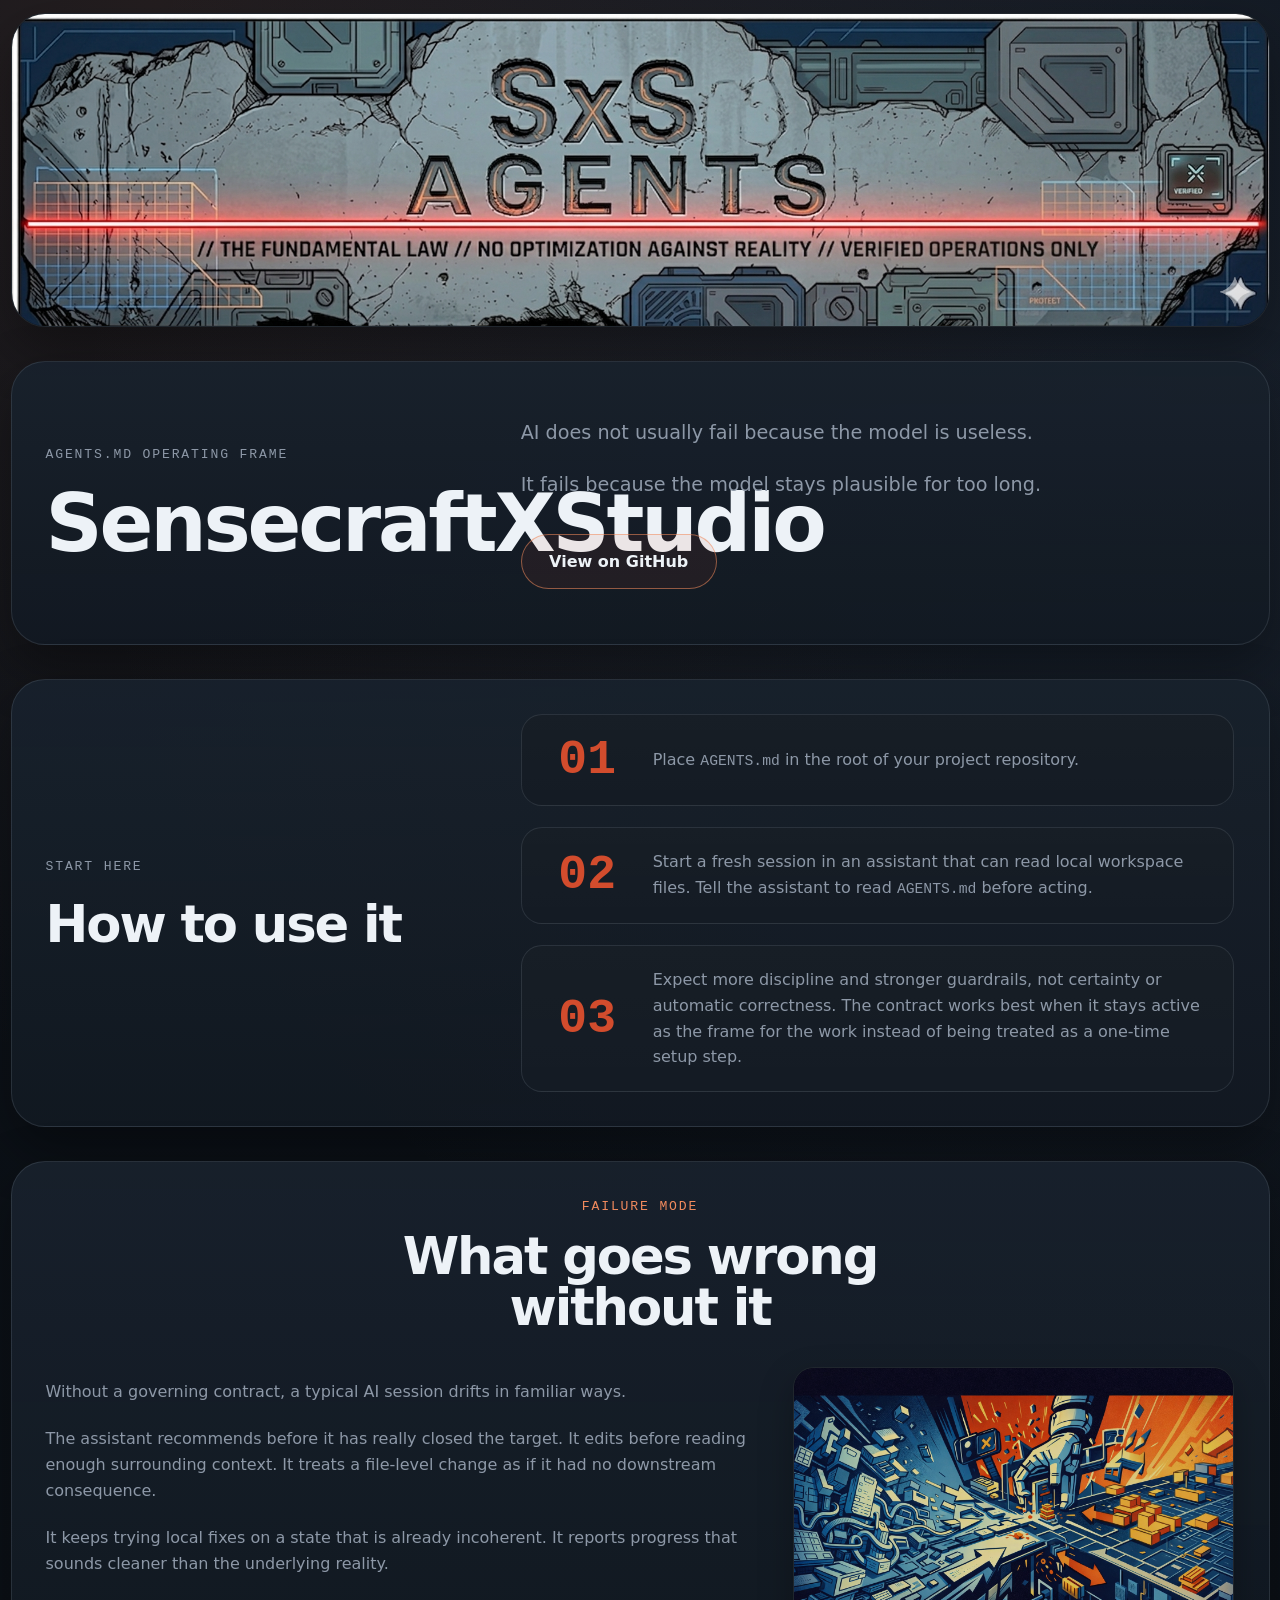
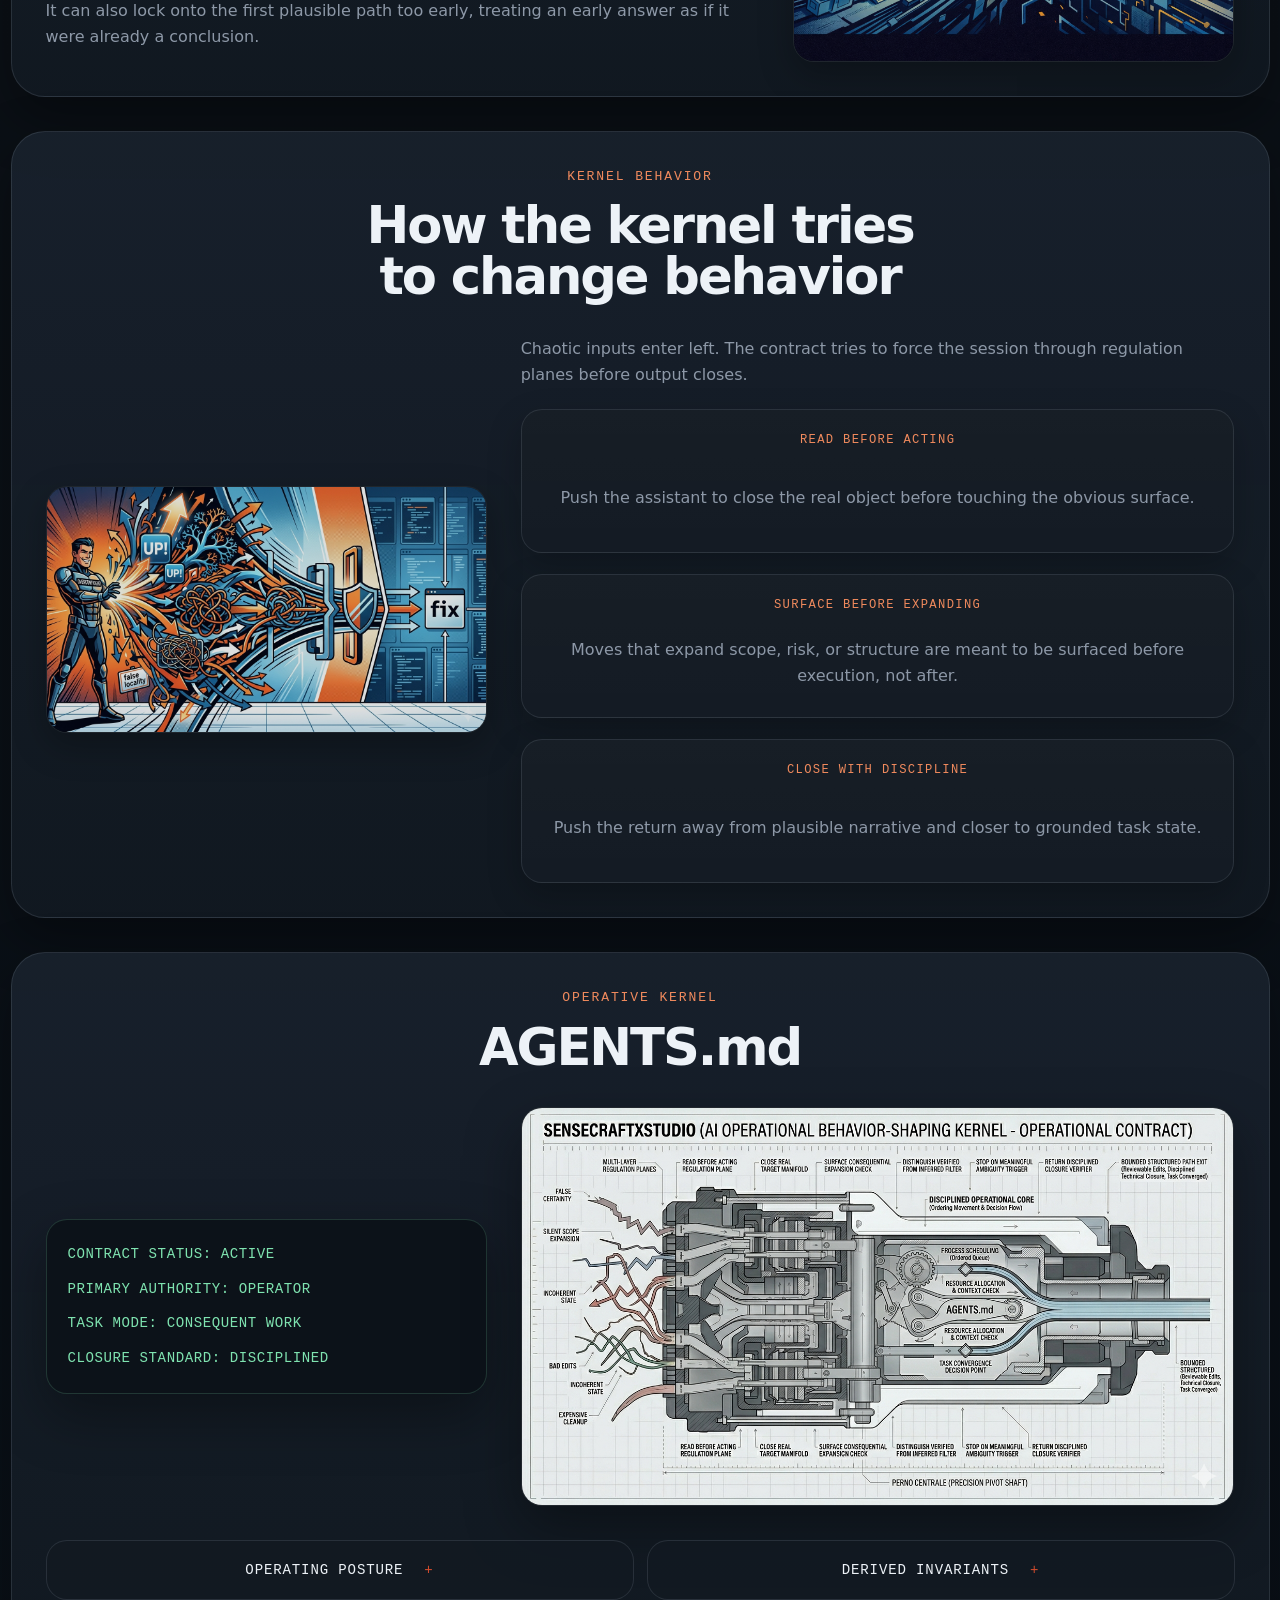
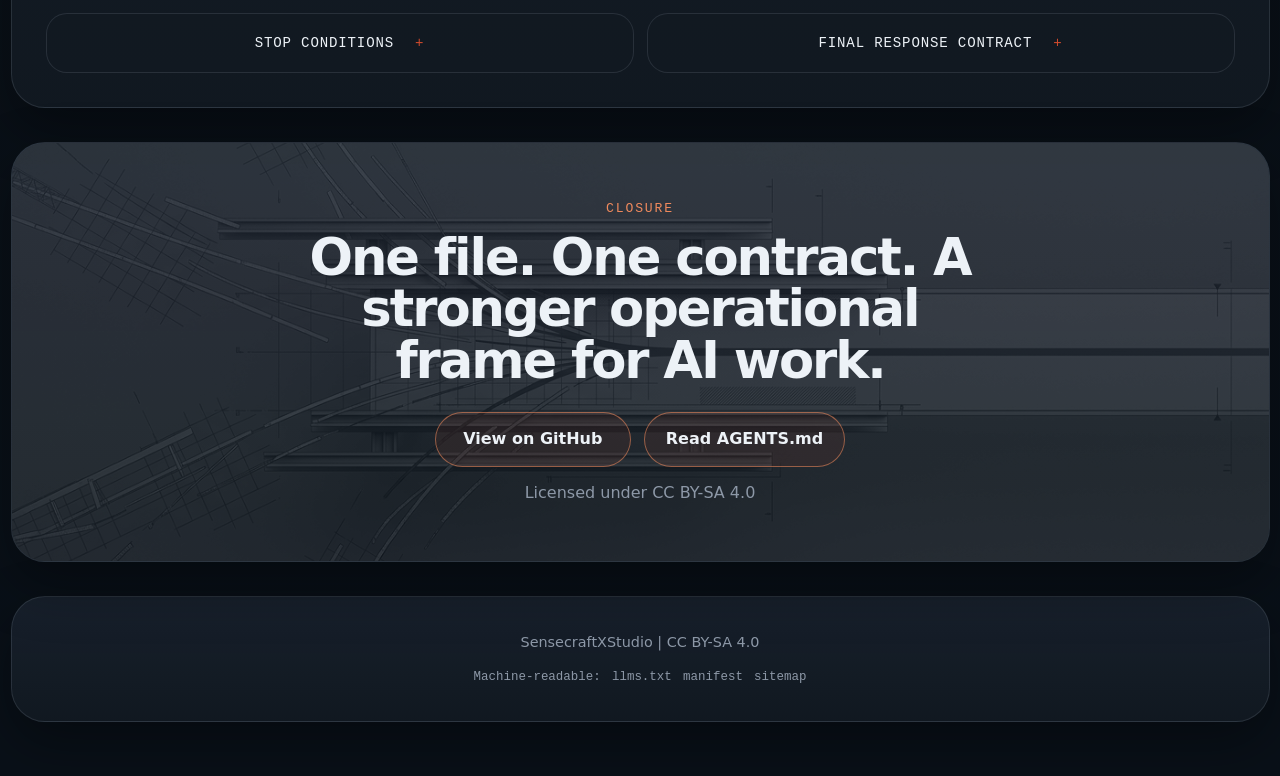
==== index-golden-system.html @ 7457e3b0 "Add systemic golden-ratio page candidate" ====
<!DOCTYPE html>
<html lang="en">
<head>
  <meta charset="utf-8">
  <meta name="viewport" content="width=device-width, initial-scale=1">
  <title>SensecraftXStudio</title>
  <meta name="description" content="A compact kernel for more disciplined, bounded, and reviewable AI behavior in technical work.">
  <meta name="robots" content="index, follow">
  <meta name="theme-color" content="#0b1016">
  <meta property="og:title" content="SensecraftXStudio">
  <meta property="og:description" content="A compact kernel for more disciplined, bounded, and reviewable AI behavior in technical work.">
  <meta property="og:image" content="https://xxyoudeadpunkxx.github.io/SensecraftXStudio/assets/hero-banner.png">
  <meta property="og:url" content="https://xxyoudeadpunkxx.github.io/SensecraftXStudio/">
  <meta property="og:type" content="website">
  <link rel="canonical" href="https://xxyoudeadpunkxx.github.io/SensecraftXStudio/">
  <link rel="alternate" type="text/plain" href="llms.txt" title="LLM-readable project index">
  <link rel="alternate" type="application/json" href="raw-manifest.json" title="Machine-readable project manifest">
  <script type="application/ld+json">
  {
    "@context": "https://schema.org",
    "@type": "SoftwareSourceCode",
    "name": "SensecraftXStudio",
    "description": "A compact working frame for more disciplined, bounded, and reviewable AI behavior in technical work.",
    "url": "https://xxyoudeadpunkxx.github.io/SensecraftXStudio/",
    "mainEntityOfPage": "https://xxyoudeadpunkxx.github.io/SensecraftXStudio/",
    "codeRepository": "https://github.com/XxYouDeaDPunKxX/SensecraftXStudio",
    "license": "https://creativecommons.org/licenses/by-sa/4.0/",
    "programmingLanguage": "Markdown",
    "runtimePlatform": "AI-assisted technical workspaces using AGENTS.md",
    "applicationCategory": "DeveloperApplication",
    "isAccessibleForFree": true,
    "author": {"@type": "Person", "name": "XxYouDeaDPunKxX", "url": "https://github.com/XxYouDeaDPunKxX"},
    "about": ["AI-assisted technical work", "AGENTS.md", "agent behavior contract", "bounded AI behavior", "grounded closure", "plausible drift"],
    "keywords": ["AI-assisted technical work", "AGENTS.md", "working frame", "operational contract", "technical review", "workspace analysis", "bounded AI behavior", "grounded closure", "SensecraftXStudio", "agent behavior contract", "plausible drift", "task-state closure"]
  }
  </script>
  <link rel="icon" href="./favicon-32x32.png" sizes="32x32" type="image/png">
  <link rel="icon" href="./favicon.svg" type="image/svg+xml">
  <link rel="apple-touch-icon" href="./apple-touch-icon.png">
  <style>
    :root{--bg:#0b1016;--surface:#121922;--accent:#d24c2d;--accent-soft:#f08a5d;--text:#edf2f7;--muted:#8d98a7;--border:rgba(173,188,204,.14);--terminal:#7fe3b0;--shadow:0 21px 55px rgba(0,0,0,.35);--max:1680px;--measure:55ch;--wide:89ch;--s0:8px;--s1:13px;--s2:21px;--s3:34px;--s4:55px;--s5:89px;--s6:144px;--mono:ui-monospace,"JetBrains Mono","SFMono-Regular",Menlo,Consolas,monospace;--body:system-ui,-apple-system,BlinkMacSystemFont,"Segoe UI",sans-serif}
    *{box-sizing:border-box}html{scroll-behavior:smooth}body{margin:0;background:radial-gradient(circle at 12% 0%,rgba(240,138,93,.10),transparent 26%),radial-gradient(circle at 88% 10%,rgba(114,145,191,.12),transparent 28%),linear-gradient(180deg,#0d1219 0%,var(--bg) 42%,#091018 100%);color:var(--text);font-family:var(--body);line-height:1.62}a{color:inherit;text-decoration:none}img{display:block;max-width:100%;height:auto}p,h1,h2,h3,ul,figure{margin:0}code{font-family:var(--mono);font-size:.92em}
    .shell{width:min(var(--max),calc(100% - var(--s2)));margin:0 auto;padding:var(--s1) 0 var(--s4)}.flow{display:grid;gap:var(--s3);padding-top:var(--s3)}.frame{border:1px solid var(--border);border-radius:var(--s3);background:linear-gradient(180deg,rgba(24,33,44,.96),rgba(18,25,34,.92));box-shadow:var(--shadow);overflow:hidden}.pad{padding:var(--s3)}.pad-large{padding:var(--s4) var(--s3)}
    .hero-banner{line-height:0;background:#090e14}.hero-banner img{width:100%;height:auto;object-fit:contain}.phi{display:grid;gap:var(--s3);align-items:center}.phi-right{grid-template-columns:minmax(0,1.618fr) minmax(280px,1fr)}.phi-left{grid-template-columns:minmax(280px,1fr) minmax(0,1.618fr)}.phi-hero{grid-template-columns:minmax(300px,1fr) minmax(0,1.618fr)}.hud-grid{grid-template-columns:minmax(280px,1fr) minmax(0,1.618fr)}
    .center{display:grid;justify-items:center;text-align:center;gap:var(--s1);margin-inline:auto}.section-head{max-width:var(--wide);margin:0 auto var(--s3)}.copy{display:grid;gap:var(--s2);max-width:var(--measure)}.copy.wide{max-width:var(--wide)}.kicker,.card-label,.accordion-trigger,.hud-readout,.machine-links{font-family:var(--mono)}.kicker{color:var(--accent-soft);font-size:.82rem;letter-spacing:.14em;text-transform:uppercase;font-weight:500}
    h1,h2,h3{letter-spacing:-.04em}h1{max-width:12ch;font-size:clamp(3rem,6.2vw,5.6rem);line-height:.94;font-weight:800}h2{max-width:16ch;font-size:clamp(2rem,4vw,3.55rem);line-height:1;font-weight:780}h3{font-size:clamp(1rem,1.2vw,1.18rem);line-height:1.12}.lede{max-width:var(--measure);color:rgba(237,242,247,.92);font-size:clamp(1.05rem,1.5vw,1.25rem)}.muted,.copy p,.caption,.card p,.step p:not(.step-index),.accordion-content,.license-line{color:var(--muted)}
    .button-row{display:flex;flex-wrap:wrap;gap:var(--s1);margin-top:var(--s1)}.center .button-row{justify-content:center}.button{display:inline-flex;align-items:center;justify-content:center;min-height:var(--s4);min-width:196px;padding:var(--s1) var(--s2);border:1px solid rgba(240,138,93,.55);border-radius:999px;background:rgba(210,76,45,.08);color:var(--text);font-weight:700}.button:hover,.button:focus-visible{background:var(--accent);border-color:var(--accent);color:#fff}
    .steps{display:grid;gap:var(--s2)}.step{display:grid;grid-template-columns:var(--s5) minmax(0,1fr);gap:var(--s2);align-items:center;padding:var(--s2);border:1px solid var(--border);border-radius:var(--s2);background:linear-gradient(180deg,rgba(255,255,255,.018),rgba(255,255,255,.006)),var(--surface)}.step-index{color:var(--accent);font-family:var(--mono);font-size:clamp(2.3rem,4vw,3rem);font-weight:800;line-height:1;text-align:center}
    .art-visual{width:100%;max-width:520px;justify-self:center;border-radius:var(--s2);overflow:hidden;background:#0a0f15;border:1px solid var(--border);opacity:.86;box-shadow:0 13px 34px rgba(0,0,0,.26)}.art-visual img{width:100%;height:auto;object-fit:contain}.cards{display:grid;gap:var(--s2)}.cards.stack{grid-template-columns:1fr}.card{display:grid;gap:var(--s1);justify-items:center;text-align:center;min-height:var(--s6);padding:var(--s2);border:1px solid var(--border);border-radius:var(--s2);background:linear-gradient(180deg,rgba(255,255,255,.018),rgba(255,255,255,.006)),var(--surface);box-shadow:0 13px 34px rgba(0,0,0,.22)}.card-label{color:var(--accent-soft);text-transform:uppercase;letter-spacing:.11em;font-size:.76rem}
    .hud-readout{padding:var(--s2);border:1px solid rgba(127,227,176,.18);background:rgba(12,18,24,.92);color:var(--terminal);font-size:.88rem;line-height:1.9;letter-spacing:.04em;border-radius:var(--s2);box-shadow:var(--shadow)}.hud-line+.hud-line{margin-top:var(--s0)}.hud-wrap{border-radius:var(--s2);background:#0a0f15;border:1px solid var(--border);overflow:hidden;box-shadow:var(--shadow)}.hud-wrap img{width:100%;height:auto;object-fit:contain}
    .accordion{display:grid;grid-template-columns:repeat(2,minmax(0,1fr));gap:var(--s1);margin-top:var(--s3)}.accordion-item{overflow:hidden;border:1px solid var(--border);border-radius:var(--s2);background:rgba(18,25,34,.72)}.accordion-trigger{width:100%;display:flex;align-items:center;justify-content:center;gap:var(--s2);min-height:var(--s4);padding:var(--s2);border:0;background:transparent;color:var(--text);cursor:pointer;text-align:center;font-size:.88rem;letter-spacing:.06em;text-transform:uppercase}.accordion-trigger span:last-child{color:var(--accent)}.accordion-panel{max-height:0;overflow:hidden;opacity:0;transition:max-height .2s ease,opacity .2s ease}.accordion-item[data-open="true"] .accordion-panel{opacity:1}.accordion-content{display:grid;gap:var(--s1);padding:0 var(--s2) var(--s2);font-size:.95rem}.accordion-content ul{margin:0;padding-left:var(--s2)}.inline-link{color:var(--text);text-decoration:underline;text-decoration-color:var(--accent);text-underline-offset:3px}
    .cta-section{position:relative}.cta-section::before{content:"";position:absolute;inset:0;background:url("./assets/blueprint.png") center/cover no-repeat;opacity:.18;pointer-events:none}.cta-inner{position:relative;z-index:1}.cta-title{max-width:19ch}.site-footer{display:grid;justify-items:center;gap:var(--s1);margin-top:var(--s3);padding:var(--s3);color:var(--muted);text-align:center;font-size:.9rem}.machine-links{display:flex;flex-wrap:wrap;justify-content:center;gap:.45rem .7rem;color:var(--muted);font-size:.78rem}.machine-links a:hover,.machine-links a:focus-visible{color:var(--text);text-decoration:underline;text-underline-offset:.2em}
    @media(max-width:1100px){.phi,.phi-right,.phi-left,.phi-hero,.hud-grid{grid-template-columns:1fr}.copy{max-width:var(--wide);margin-inline:auto;text-align:center}.copy p{text-align:center}.art-visual{max-width:620px}.accordion{grid-template-columns:1fr}}
    @media(max-width:760px){.shell{width:min(100%,calc(100% - var(--s1)))}.flow{gap:var(--s2);padding-top:var(--s2)}.pad,.pad-large,.site-footer{padding:var(--s2)}.step{grid-template-columns:1fr;justify-items:center;text-align:center}.step p:not(.step-index){text-align:center}.button-row,.button{width:100%}.accordion-trigger{justify-content:space-between;text-align:left}}
  </style>
</head>
<body>
  <div class="shell">
    <header class="hero-banner frame"><img src="./assets/hero-banner.png" alt="SensecraftXStudio" loading="eager"></header>
    <main class="flow">
      <section class="frame pad-large phi phi-hero"><div class="copy"><p class="kicker">AGENTS.md operating frame</p><h1>SensecraftXStudio</h1></div><div class="copy wide"><p class="lede">AI does not usually fail because the model is useless.</p><p class="lede">It fails because the model stays plausible for too long.</p><div class="button-row"><a class="button" href="https://github.com/XxYouDeaDPunKxX/SensecraftXStudio">View on GitHub</a></div></div></section>
      <section class="frame pad phi phi-left"><div class="copy"><p class="kicker">Start here</p><h2>How to use it</h2></div><div class="steps"><article class="step"><p class="step-index">01</p><div><p>Place <code>AGENTS.md</code> in the root of your project repository.</p></div></article><article class="step"><p class="step-index">02</p><div><p>Start a fresh session in an assistant that can read local workspace files. Tell the assistant to read <code>AGENTS.md</code> before acting.</p></div></article><article class="step"><p class="step-index">03</p><div><p>Expect more discipline and stronger guardrails, not certainty or automatic correctness. The contract works best when it stays active as the frame for the work instead of being treated as a one-time setup step.</p></div></article></div></section>
      <section class="frame pad"><div class="section-head center"><p class="kicker">Failure mode</p><h2>What goes wrong without it</h2></div><div class="phi phi-right"><div class="copy wide"><p>Without a governing contract, a typical AI session drifts in familiar ways.</p><p>The assistant recommends before it has really closed the target. It edits before reading enough surrounding context. It treats a file-level change as if it had no downstream consequence.</p><p>It keeps trying local fixes on a state that is already incoherent. It reports progress that sounds cleaner than the underlying reality.</p><p>It can also lock onto the first plausible path too early, treating an early answer as if it were already a conclusion.</p></div><figure class="art-visual"><img src="./assets/engine-chaotic.png" alt="Chaotic systems view" loading="lazy"></figure></div></section>
      <section class="frame pad"><div class="section-head center"><p class="kicker">Kernel behavior</p><h2>How the kernel tries to change behavior</h2></div><div class="phi phi-left"><figure class="art-visual"><img src="./assets/engine-full.png" alt="Engine regulation diagram" loading="lazy"></figure><div class="copy wide"><p class="caption">Chaotic inputs enter left. The contract tries to force the session through regulation planes before output closes.</p><div class="cards stack"><article class="card"><span class="card-label">Read Before Acting</span><p>Push the assistant to close the real object before touching the obvious surface.</p></article><article class="card"><span class="card-label">Surface Before Expanding</span><p>Moves that expand scope, risk, or structure are meant to be surfaced before execution, not after.</p></article><article class="card"><span class="card-label">Close With Discipline</span><p>Push the return away from plausible narrative and closer to grounded task state.</p></article></div></div></div></section>
      <section class="frame pad"><div class="section-head center"><p class="kicker">Operative kernel</p><h2>AGENTS.md</h2></div><div class="phi hud-grid"><div class="hud-readout" aria-label="Operative contract readout"><div class="hud-line">CONTRACT STATUS: ACTIVE</div><div class="hud-line">PRIMARY AUTHORITY: OPERATOR</div><div class="hud-line">TASK MODE: CONSEQUENT WORK</div><div class="hud-line">CLOSURE STANDARD: DISCIPLINED</div></div><figure class="hud-wrap"><img src="./assets/hud-inspection.png" alt="Inspection interface view" loading="lazy"></figure></div><div class="accordion" id="kernel-sections"><article class="accordion-item"><button class="accordion-trigger" type="button" aria-expanded="false"><span>Operating Posture</span><span>+</span></button><div class="accordion-panel"><div class="accordion-content"><p>The task is treated as a point inside a larger volume, not as an isolated request. The assistant is pushed to close the real object, distinguish actual state from intended state, and avoid converging too early on its first workable reading.</p><ul><li>The visible request is not yet the full target.</li><li>Apparent locality is not proof of contained consequence.</li><li>Early answers should behave like candidates until the framing has been opened enough to justify convergence.</li></ul><p><a class="inline-link" href="https://github.com/XxYouDeaDPunKxX/SensecraftXStudio/blob/main/AGENTS.md#operating-posture">Read the full AGENTS.md section</a></p></div></div></article><article class="accordion-item"><button class="accordion-trigger" type="button" aria-expanded="false"><span>Derived Invariants</span><span>+</span></button><div class="accordion-panel"><div class="accordion-content"><p>The invariants turn posture into repeatable constraints. They push the assistant to close the real object before acting, keep authority grounded in the right order, preserve operating mode, and avoid promoting one local need into permanent structure too early.</p><ul><li>Use the workspace before asking when the ambiguity would change the move.</li><li>Choose the smallest correct procedure instead of widening a local task by momentum.</li><li>Keep verified, inferred, unresolved, and uninspected states distinct.</li></ul><p><a class="inline-link" href="https://github.com/XxYouDeaDPunKxX/SensecraftXStudio/blob/main/AGENTS.md#derived-invariants">Read the full AGENTS.md section</a></p></div></div></article><article class="accordion-item"><button class="accordion-trigger" type="button" aria-expanded="false"><span>Stop Conditions</span><span>+</span></button><div class="accordion-panel"><div class="accordion-content"><p>The contract does not reward plausible continuation when the frame is still materially wrong. It blocks continuation when context, object, authority, destination, path closure, or the contract frame itself is degraded in a way that changes the move.</p><ul><li>If the contract is no longer the active frame for the next response, the session should stop and re-enter before continuing.</li><li>Expansion without surfacing is a stop, not a detail.</li><li>An incoherent current state is not treated as a clean base for fix-forward behavior.</li><li>When stopping, the assistant should name what is missing, give the smallest unblock move, and wait.</li></ul><p><a class="inline-link" href="https://github.com/XxYouDeaDPunKxX/SensecraftXStudio/blob/main/AGENTS.md#stop-conditions">Read the full AGENTS.md section</a></p></div></div></article><article class="accordion-item"><button class="accordion-trigger" type="button" aria-expanded="false"><span>Final Response Contract</span><span>+</span></button><div class="accordion-panel"><div class="accordion-content"><p>The final response is pushed toward a compact task-state readout instead of a polished retrospective narrative. It closes with fields that keep pressure on what was touched, what grounded the move, what is actually known, and whether the task has really converged.</p><ul><li><code>Touch</code> - what changed and what stayed untouched within expected scope</li><li><code>Ground</code> - what the move or conclusion was grounded on</li><li><code>State</code> - what is verified, inferred, unresolved, or not inspected</li><li><code>Convergence</code> - whether the task is converged, divergent, or blocked</li></ul><p><a class="inline-link" href="https://github.com/XxYouDeaDPunKxX/SensecraftXStudio/blob/main/AGENTS.md#final-response-contract">Read the full AGENTS.md section</a></p></div></div></article></div></section>
      <section class="frame pad-large cta-section"><div class="cta-inner center"><p class="kicker">Closure</p><h2 class="cta-title">One file. One contract. A stronger operational frame for AI work.</h2><div class="button-row"><a class="button" href="https://github.com/XxYouDeaDPunKxX/SensecraftXStudio">View on GitHub</a><a class="button" href="https://github.com/XxYouDeaDPunKxX/SensecraftXStudio/blob/main/AGENTS.md">Read AGENTS.md</a></div><p class="license-line">Licensed under CC BY-SA 4.0</p></div></section>
    </main>
    <footer class="site-footer frame"><p>SensecraftXStudio | CC BY-SA 4.0</p><div class="machine-links" aria-label="Machine-readable project files"><span>Machine-readable:</span><a href="llms.txt">llms.txt</a><a href="raw-manifest.json">manifest</a><a href="sitemap.xml">sitemap</a></div></footer>
  </div>
  <script>document.querySelectorAll(".accordion-trigger").forEach((button)=>{button.addEventListener("click",()=>{const item=button.closest(".accordion-item");const panel=item.querySelector(".accordion-panel");const isOpen=item.dataset.open==="true";item.dataset.open=String(!isOpen);button.setAttribute("aria-expanded",String(!isOpen));button.querySelector("span:last-child").textContent=isOpen?"+":"-";panel.style.maxHeight=isOpen?"0px":panel.scrollHeight+"px";});});</script>
</body>
</html>
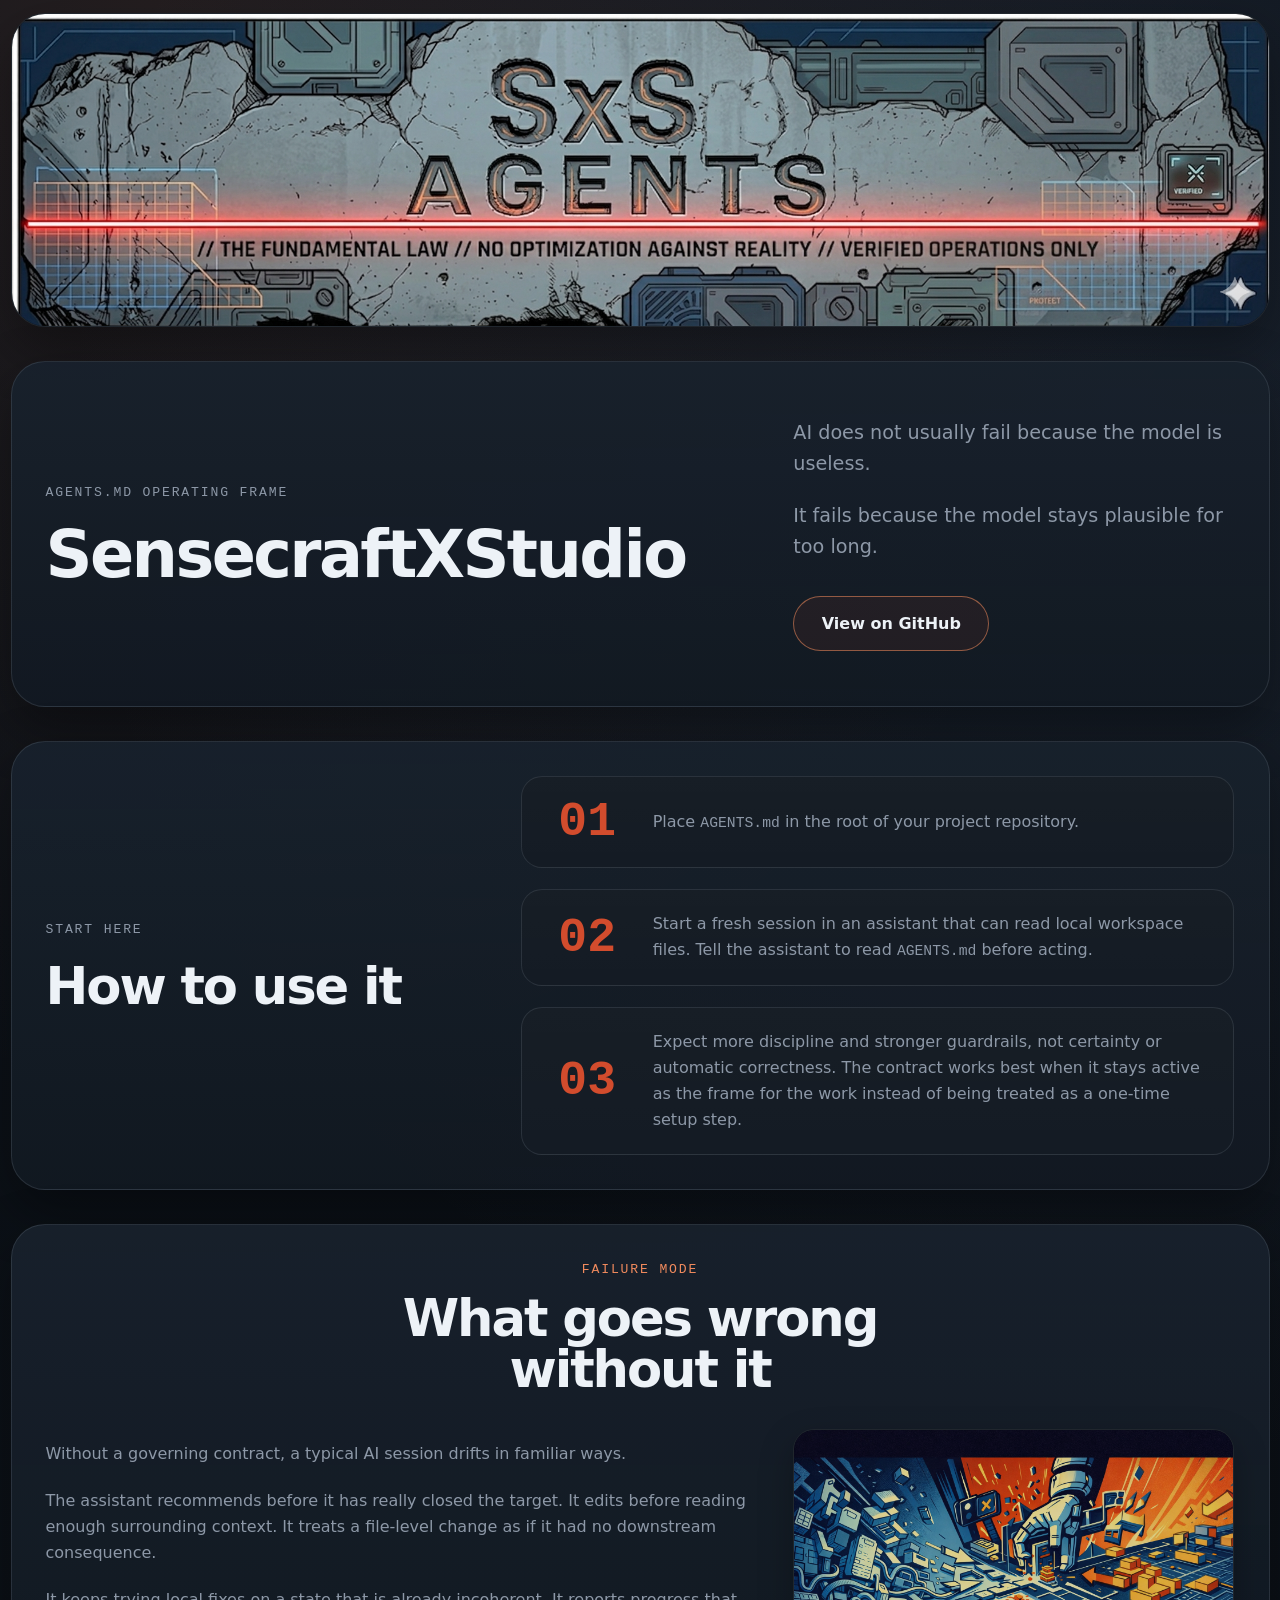
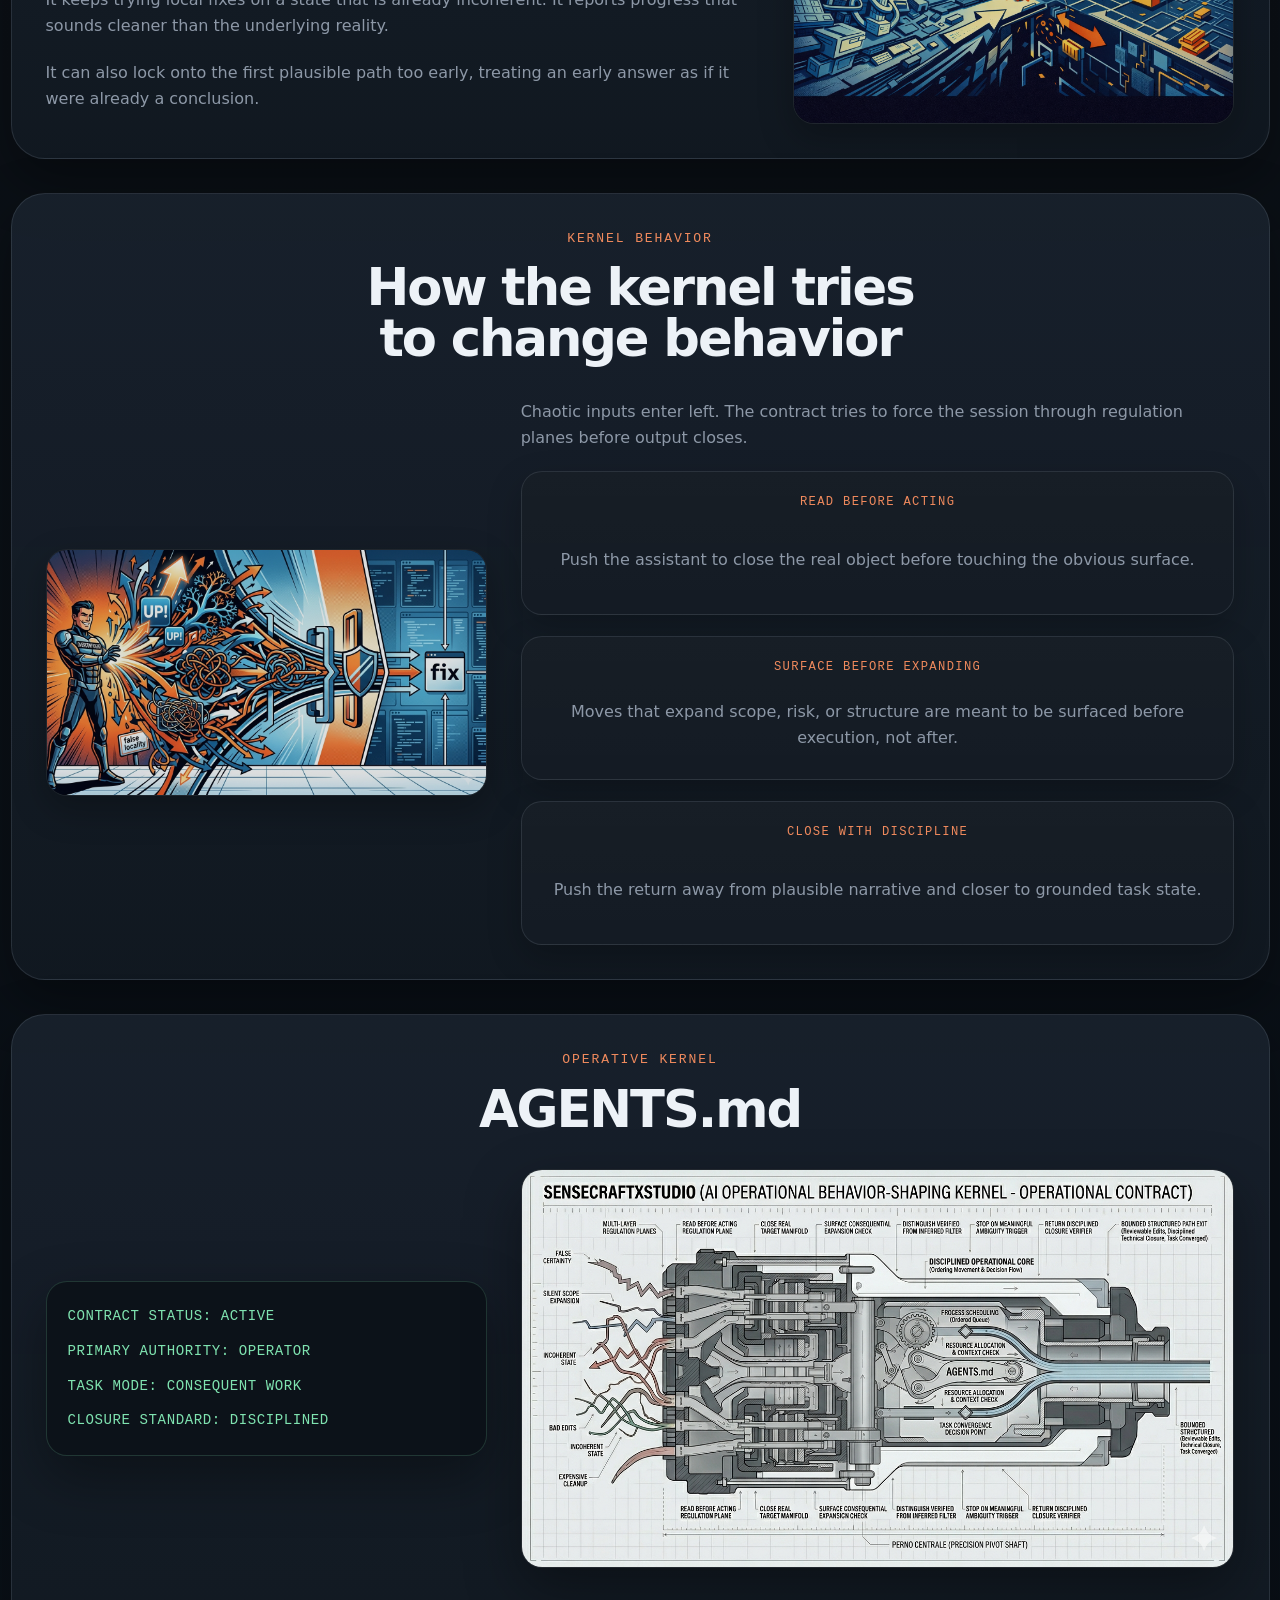
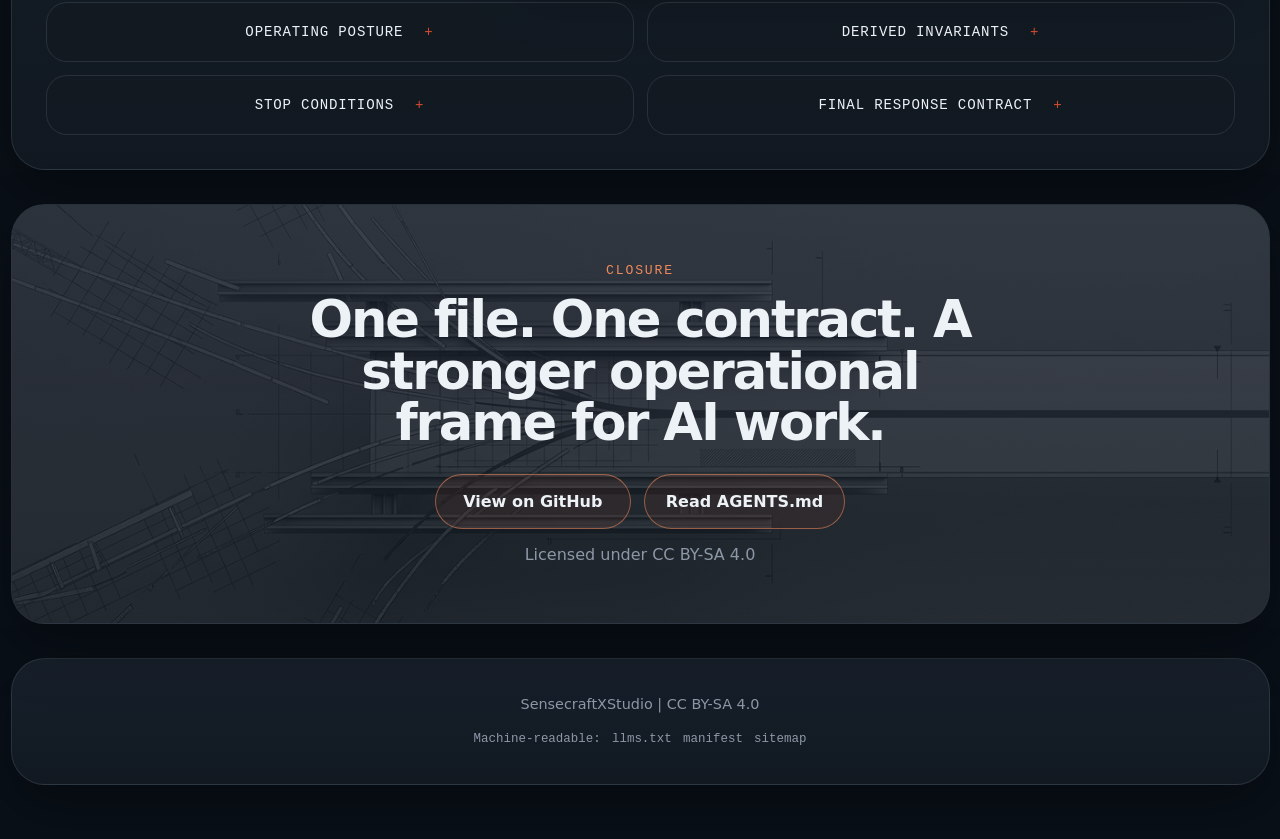
==== commit 6cef071e: "Fix golden-system hero title proportions" ====
--- a/index-golden-system.html
+++ b/index-golden-system.html
@@ -41,16 +41,16 @@
     :root{--bg:#0b1016;--surface:#121922;--accent:#d24c2d;--accent-soft:#f08a5d;--text:#edf2f7;--muted:#8d98a7;--border:rgba(173,188,204,.14);--terminal:#7fe3b0;--shadow:0 21px 55px rgba(0,0,0,.35);--max:1680px;--measure:55ch;--wide:89ch;--s0:8px;--s1:13px;--s2:21px;--s3:34px;--s4:55px;--s5:89px;--s6:144px;--mono:ui-monospace,"JetBrains Mono","SFMono-Regular",Menlo,Consolas,monospace;--body:system-ui,-apple-system,BlinkMacSystemFont,"Segoe UI",sans-serif}
     *{box-sizing:border-box}html{scroll-behavior:smooth}body{margin:0;background:radial-gradient(circle at 12% 0%,rgba(240,138,93,.10),transparent 26%),radial-gradient(circle at 88% 10%,rgba(114,145,191,.12),transparent 28%),linear-gradient(180deg,#0d1219 0%,var(--bg) 42%,#091018 100%);color:var(--text);font-family:var(--body);line-height:1.62}a{color:inherit;text-decoration:none}img{display:block;max-width:100%;height:auto}p,h1,h2,h3,ul,figure{margin:0}code{font-family:var(--mono);font-size:.92em}
     .shell{width:min(var(--max),calc(100% - var(--s2)));margin:0 auto;padding:var(--s1) 0 var(--s4)}.flow{display:grid;gap:var(--s3);padding-top:var(--s3)}.frame{border:1px solid var(--border);border-radius:var(--s3);background:linear-gradient(180deg,rgba(24,33,44,.96),rgba(18,25,34,.92));box-shadow:var(--shadow);overflow:hidden}.pad{padding:var(--s3)}.pad-large{padding:var(--s4) var(--s3)}
-    .hero-banner{line-height:0;background:#090e14}.hero-banner img{width:100%;height:auto;object-fit:contain}.phi{display:grid;gap:var(--s3);align-items:center}.phi-right{grid-template-columns:minmax(0,1.618fr) minmax(280px,1fr)}.phi-left{grid-template-columns:minmax(280px,1fr) minmax(0,1.618fr)}.phi-hero{grid-template-columns:minmax(300px,1fr) minmax(0,1.618fr)}.hud-grid{grid-template-columns:minmax(280px,1fr) minmax(0,1.618fr)}
-    .center{display:grid;justify-items:center;text-align:center;gap:var(--s1);margin-inline:auto}.section-head{max-width:var(--wide);margin:0 auto var(--s3)}.copy{display:grid;gap:var(--s2);max-width:var(--measure)}.copy.wide{max-width:var(--wide)}.kicker,.card-label,.accordion-trigger,.hud-readout,.machine-links{font-family:var(--mono)}.kicker{color:var(--accent-soft);font-size:.82rem;letter-spacing:.14em;text-transform:uppercase;font-weight:500}
-    h1,h2,h3{letter-spacing:-.04em}h1{max-width:12ch;font-size:clamp(3rem,6.2vw,5.6rem);line-height:.94;font-weight:800}h2{max-width:16ch;font-size:clamp(2rem,4vw,3.55rem);line-height:1;font-weight:780}h3{font-size:clamp(1rem,1.2vw,1.18rem);line-height:1.12}.lede{max-width:var(--measure);color:rgba(237,242,247,.92);font-size:clamp(1.05rem,1.5vw,1.25rem)}.muted,.copy p,.caption,.card p,.step p:not(.step-index),.accordion-content,.license-line{color:var(--muted)}
+    .hero-banner{line-height:0;background:#090e14}.hero-banner img{width:100%;height:auto;object-fit:contain}.phi{display:grid;gap:var(--s3);align-items:center}.phi-right{grid-template-columns:minmax(0,1.618fr) minmax(280px,1fr)}.phi-left{grid-template-columns:minmax(280px,1fr) minmax(0,1.618fr)}.phi-hero{grid-template-columns:minmax(0,1.618fr) minmax(360px,1fr);align-items:center}.hud-grid{grid-template-columns:minmax(280px,1fr) minmax(0,1.618fr)}
+    .center{display:grid;justify-items:center;text-align:center;gap:var(--s1);margin-inline:auto}.section-head{max-width:var(--wide);margin:0 auto var(--s3)}.copy{display:grid;gap:var(--s2);max-width:var(--measure)}.copy.wide{max-width:var(--wide)}.hero-title{max-width:none;min-width:0}.hero-side{max-width:var(--measure);justify-self:start}.kicker,.card-label,.accordion-trigger,.hud-readout,.machine-links{font-family:var(--mono)}.kicker{color:var(--accent-soft);font-size:.82rem;letter-spacing:.14em;text-transform:uppercase;font-weight:500}
+    h1,h2,h3{letter-spacing:-.04em}h1{max-width:100%;font-size:clamp(3rem,5.1vw,5.1rem);line-height:.94;font-weight:800;white-space:nowrap}h2{max-width:16ch;font-size:clamp(2rem,4vw,3.55rem);line-height:1;font-weight:780}h3{font-size:clamp(1rem,1.2vw,1.18rem);line-height:1.12}.lede{max-width:var(--measure);color:rgba(237,242,247,.92);font-size:clamp(1.05rem,1.5vw,1.25rem)}.muted,.copy p,.caption,.card p,.step p:not(.step-index),.accordion-content,.license-line{color:var(--muted)}
     .button-row{display:flex;flex-wrap:wrap;gap:var(--s1);margin-top:var(--s1)}.center .button-row{justify-content:center}.button{display:inline-flex;align-items:center;justify-content:center;min-height:var(--s4);min-width:196px;padding:var(--s1) var(--s2);border:1px solid rgba(240,138,93,.55);border-radius:999px;background:rgba(210,76,45,.08);color:var(--text);font-weight:700}.button:hover,.button:focus-visible{background:var(--accent);border-color:var(--accent);color:#fff}
     .steps{display:grid;gap:var(--s2)}.step{display:grid;grid-template-columns:var(--s5) minmax(0,1fr);gap:var(--s2);align-items:center;padding:var(--s2);border:1px solid var(--border);border-radius:var(--s2);background:linear-gradient(180deg,rgba(255,255,255,.018),rgba(255,255,255,.006)),var(--surface)}.step-index{color:var(--accent);font-family:var(--mono);font-size:clamp(2.3rem,4vw,3rem);font-weight:800;line-height:1;text-align:center}
     .art-visual{width:100%;max-width:520px;justify-self:center;border-radius:var(--s2);overflow:hidden;background:#0a0f15;border:1px solid var(--border);opacity:.86;box-shadow:0 13px 34px rgba(0,0,0,.26)}.art-visual img{width:100%;height:auto;object-fit:contain}.cards{display:grid;gap:var(--s2)}.cards.stack{grid-template-columns:1fr}.card{display:grid;gap:var(--s1);justify-items:center;text-align:center;min-height:var(--s6);padding:var(--s2);border:1px solid var(--border);border-radius:var(--s2);background:linear-gradient(180deg,rgba(255,255,255,.018),rgba(255,255,255,.006)),var(--surface);box-shadow:0 13px 34px rgba(0,0,0,.22)}.card-label{color:var(--accent-soft);text-transform:uppercase;letter-spacing:.11em;font-size:.76rem}
     .hud-readout{padding:var(--s2);border:1px solid rgba(127,227,176,.18);background:rgba(12,18,24,.92);color:var(--terminal);font-size:.88rem;line-height:1.9;letter-spacing:.04em;border-radius:var(--s2);box-shadow:var(--shadow)}.hud-line+.hud-line{margin-top:var(--s0)}.hud-wrap{border-radius:var(--s2);background:#0a0f15;border:1px solid var(--border);overflow:hidden;box-shadow:var(--shadow)}.hud-wrap img{width:100%;height:auto;object-fit:contain}
     .accordion{display:grid;grid-template-columns:repeat(2,minmax(0,1fr));gap:var(--s1);margin-top:var(--s3)}.accordion-item{overflow:hidden;border:1px solid var(--border);border-radius:var(--s2);background:rgba(18,25,34,.72)}.accordion-trigger{width:100%;display:flex;align-items:center;justify-content:center;gap:var(--s2);min-height:var(--s4);padding:var(--s2);border:0;background:transparent;color:var(--text);cursor:pointer;text-align:center;font-size:.88rem;letter-spacing:.06em;text-transform:uppercase}.accordion-trigger span:last-child{color:var(--accent)}.accordion-panel{max-height:0;overflow:hidden;opacity:0;transition:max-height .2s ease,opacity .2s ease}.accordion-item[data-open="true"] .accordion-panel{opacity:1}.accordion-content{display:grid;gap:var(--s1);padding:0 var(--s2) var(--s2);font-size:.95rem}.accordion-content ul{margin:0;padding-left:var(--s2)}.inline-link{color:var(--text);text-decoration:underline;text-decoration-color:var(--accent);text-underline-offset:3px}
     .cta-section{position:relative}.cta-section::before{content:"";position:absolute;inset:0;background:url("./assets/blueprint.png") center/cover no-repeat;opacity:.18;pointer-events:none}.cta-inner{position:relative;z-index:1}.cta-title{max-width:19ch}.site-footer{display:grid;justify-items:center;gap:var(--s1);margin-top:var(--s3);padding:var(--s3);color:var(--muted);text-align:center;font-size:.9rem}.machine-links{display:flex;flex-wrap:wrap;justify-content:center;gap:.45rem .7rem;color:var(--muted);font-size:.78rem}.machine-links a:hover,.machine-links a:focus-visible{color:var(--text);text-decoration:underline;text-underline-offset:.2em}
-    @media(max-width:1100px){.phi,.phi-right,.phi-left,.phi-hero,.hud-grid{grid-template-columns:1fr}.copy{max-width:var(--wide);margin-inline:auto;text-align:center}.copy p{text-align:center}.art-visual{max-width:620px}.accordion{grid-template-columns:1fr}}
+    @media(max-width:1100px){.phi,.phi-right,.phi-left,.phi-hero,.hud-grid{grid-template-columns:1fr}.copy,.hero-side{max-width:var(--wide);margin-inline:auto;text-align:center;justify-self:center}.copy p{text-align:center}h1{white-space:normal;overflow-wrap:anywhere}.art-visual{max-width:620px}.accordion{grid-template-columns:1fr}}
     @media(max-width:760px){.shell{width:min(100%,calc(100% - var(--s1)))}.flow{gap:var(--s2);padding-top:var(--s2)}.pad,.pad-large,.site-footer{padding:var(--s2)}.step{grid-template-columns:1fr;justify-items:center;text-align:center}.step p:not(.step-index){text-align:center}.button-row,.button{width:100%}.accordion-trigger{justify-content:space-between;text-align:left}}
   </style>
 </head>
@@ -58,7 +58,7 @@
   <div class="shell">
     <header class="hero-banner frame"><img src="./assets/hero-banner.png" alt="SensecraftXStudio" loading="eager"></header>
     <main class="flow">
-      <section class="frame pad-large phi phi-hero"><div class="copy"><p class="kicker">AGENTS.md operating frame</p><h1>SensecraftXStudio</h1></div><div class="copy wide"><p class="lede">AI does not usually fail because the model is useless.</p><p class="lede">It fails because the model stays plausible for too long.</p><div class="button-row"><a class="button" href="https://github.com/XxYouDeaDPunKxX/SensecraftXStudio">View on GitHub</a></div></div></section>
+      <section class="frame pad-large phi phi-hero"><div class="copy hero-title"><p class="kicker">AGENTS.md operating frame</p><h1>SensecraftXStudio</h1></div><div class="copy hero-side"><p class="lede">AI does not usually fail because the model is useless.</p><p class="lede">It fails because the model stays plausible for too long.</p><div class="button-row"><a class="button" href="https://github.com/XxYouDeaDPunKxX/SensecraftXStudio">View on GitHub</a></div></div></section>
       <section class="frame pad phi phi-left"><div class="copy"><p class="kicker">Start here</p><h2>How to use it</h2></div><div class="steps"><article class="step"><p class="step-index">01</p><div><p>Place <code>AGENTS.md</code> in the root of your project repository.</p></div></article><article class="step"><p class="step-index">02</p><div><p>Start a fresh session in an assistant that can read local workspace files. Tell the assistant to read <code>AGENTS.md</code> before acting.</p></div></article><article class="step"><p class="step-index">03</p><div><p>Expect more discipline and stronger guardrails, not certainty or automatic correctness. The contract works best when it stays active as the frame for the work instead of being treated as a one-time setup step.</p></div></article></div></section>
       <section class="frame pad"><div class="section-head center"><p class="kicker">Failure mode</p><h2>What goes wrong without it</h2></div><div class="phi phi-right"><div class="copy wide"><p>Without a governing contract, a typical AI session drifts in familiar ways.</p><p>The assistant recommends before it has really closed the target. It edits before reading enough surrounding context. It treats a file-level change as if it had no downstream consequence.</p><p>It keeps trying local fixes on a state that is already incoherent. It reports progress that sounds cleaner than the underlying reality.</p><p>It can also lock onto the first plausible path too early, treating an early answer as if it were already a conclusion.</p></div><figure class="art-visual"><img src="./assets/engine-chaotic.png" alt="Chaotic systems view" loading="lazy"></figure></div></section>
       <section class="frame pad"><div class="section-head center"><p class="kicker">Kernel behavior</p><h2>How the kernel tries to change behavior</h2></div><div class="phi phi-left"><figure class="art-visual"><img src="./assets/engine-full.png" alt="Engine regulation diagram" loading="lazy"></figure><div class="copy wide"><p class="caption">Chaotic inputs enter left. The contract tries to force the session through regulation planes before output closes.</p><div class="cards stack"><article class="card"><span class="card-label">Read Before Acting</span><p>Push the assistant to close the real object before touching the obvious surface.</p></article><article class="card"><span class="card-label">Surface Before Expanding</span><p>Moves that expand scope, risk, or structure are meant to be surfaced before execution, not after.</p></article><article class="card"><span class="card-label">Close With Discipline</span><p>Push the return away from plausible narrative and closer to grounded task state.</p></article></div></div></div></section>
